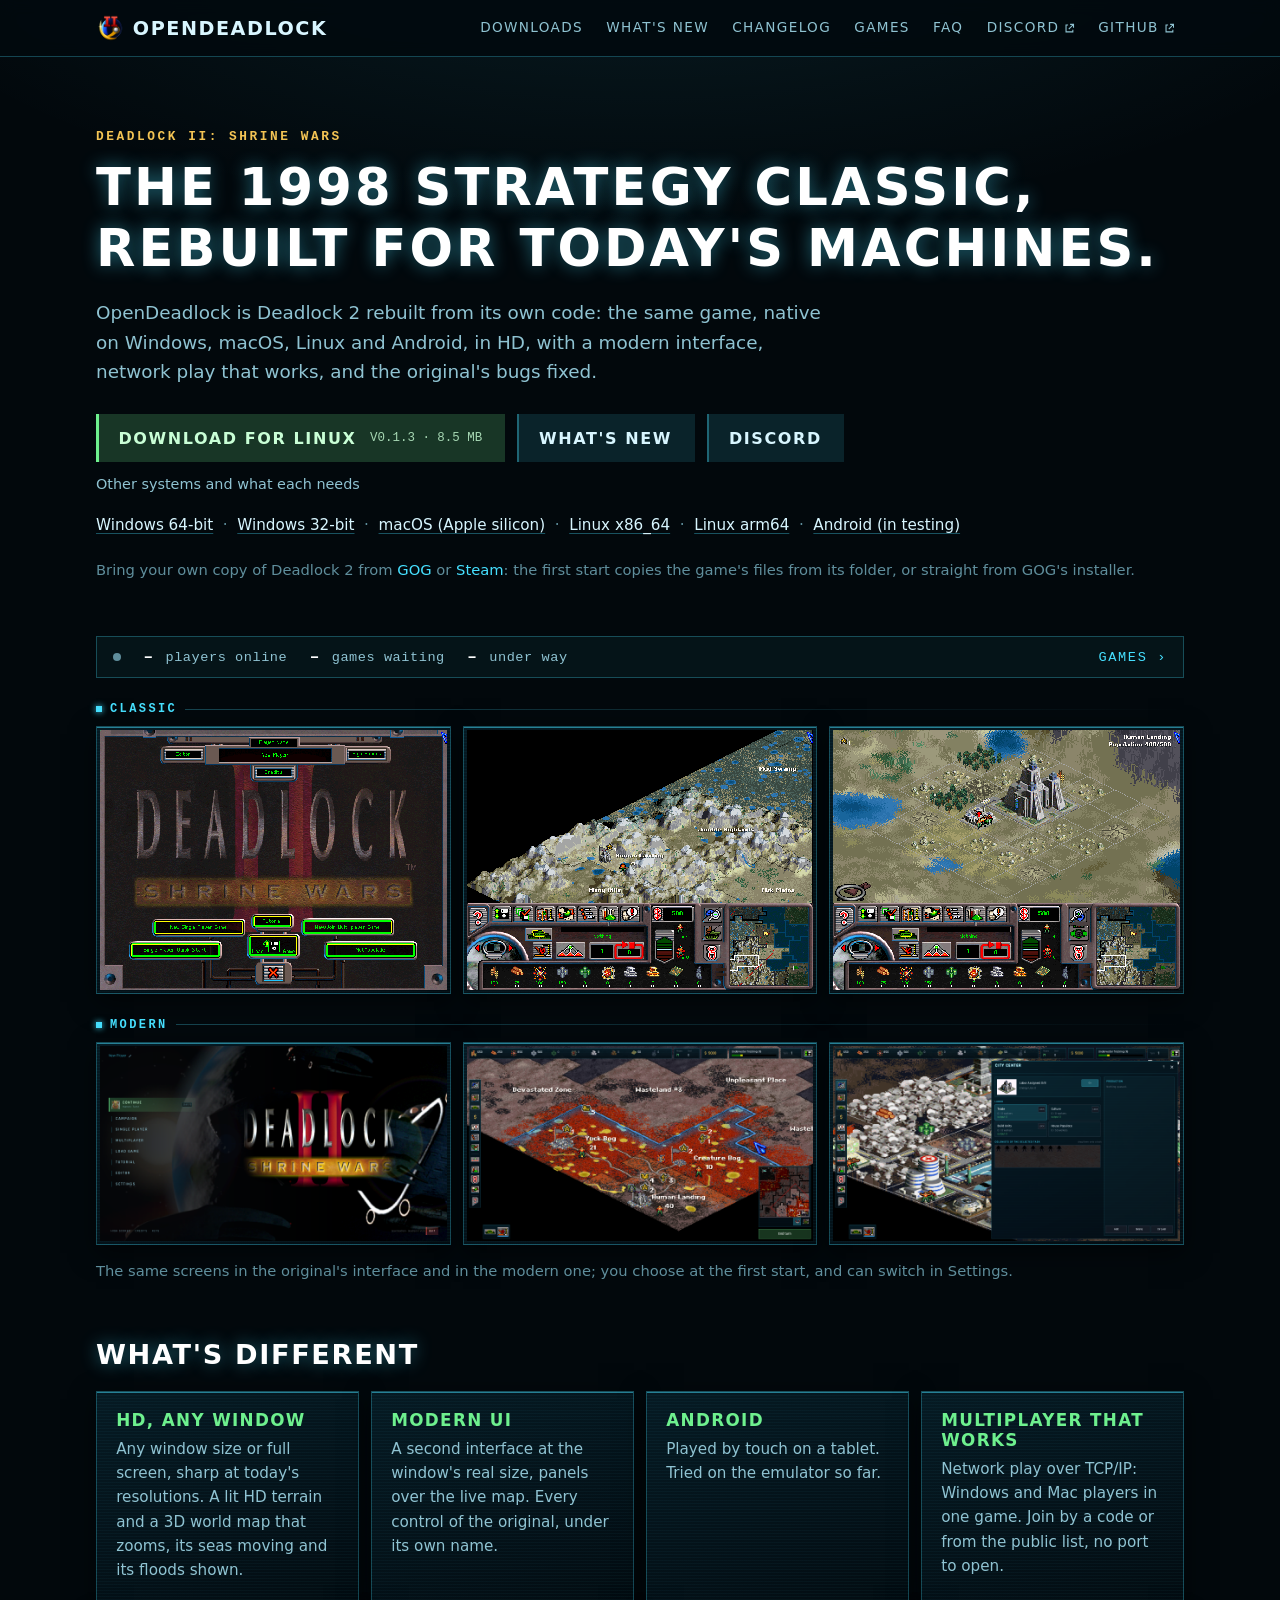
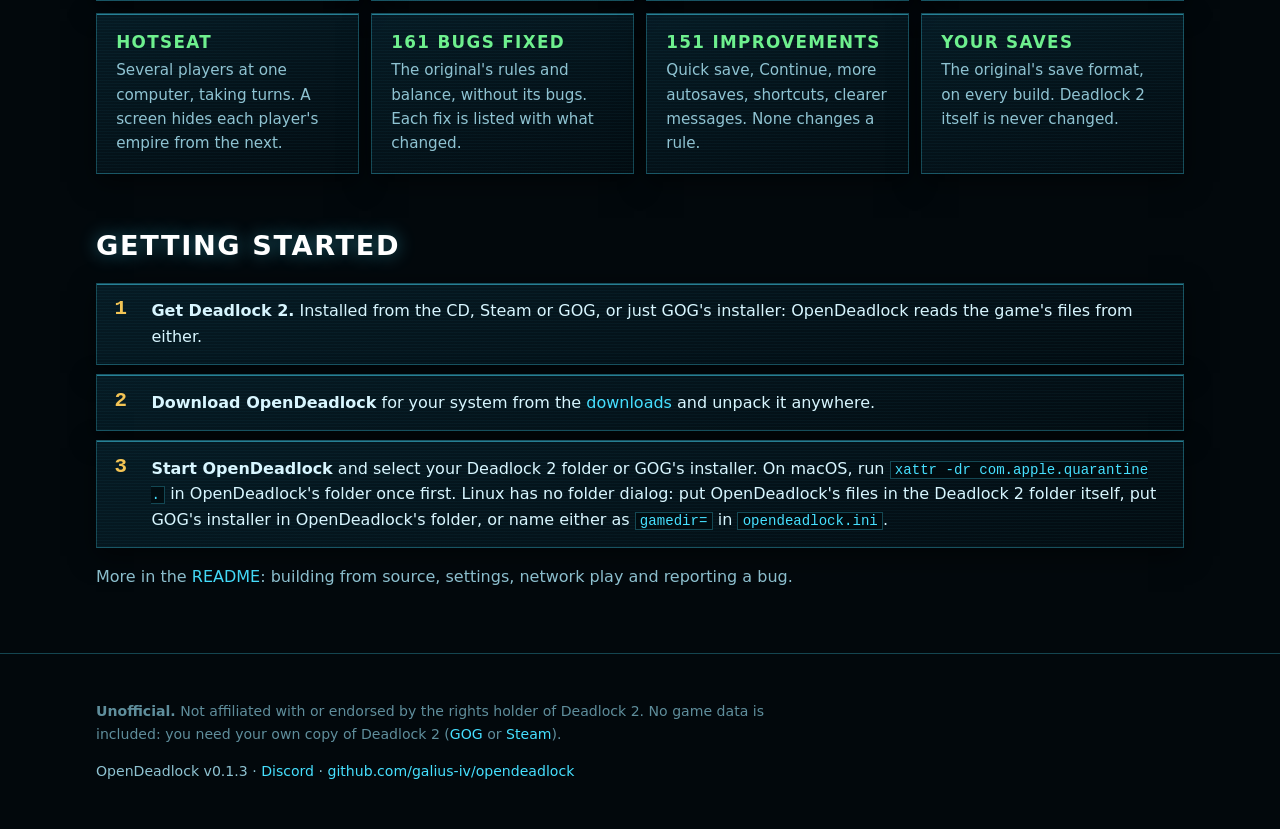
==== index.html @ 549e974c "The pages, built from 6e19c1f for v0.1.3" ====
<!doctype html>
<html lang="en"><head><meta charset="utf-8">
<meta name="viewport" content="width=device-width, initial-scale=1">
<title>OpenDeadlock - Deadlock 2, rebuilt for today</title>
<meta name="description" content="Deadlock 2 (1998) rebuilt from its own code: the same game, native on Windows, macOS, Linux and Android, in HD, with a modern interface, network play that works and the original&#x27;s bugs fixed. Bring your own copy from GOG or Steam.">
<link rel="canonical" href="https://galius-iv.github.io/">
<meta property="og:type" content="website">
<meta property="og:site_name" content="OpenDeadlock">
<meta property="og:title" content="OpenDeadlock - Deadlock 2, rebuilt for today">
<meta property="og:description" content="Deadlock 2 (1998) rebuilt from its own code: the same game, native on Windows, macOS, Linux and Android, in HD, with a modern interface, network play that works and the original&#x27;s bugs fixed. Bring your own copy from GOG or Steam.">
<meta property="og:url" content="https://galius-iv.github.io/">
<meta property="og:image" content="https://galius-iv.github.io/img/og.jpg">
<meta property="og:image:width" content="1200">
<meta property="og:image:height" content="630">
<meta property="og:image:alt" content="OpenDeadlock: Deadlock 2's world map in the modern interface">
<meta name="twitter:card" content="summary_large_image">
<meta name="theme-color" content="#07090d">
<link rel="icon" href="img/opendeadlock.png">
<link rel="apple-touch-icon" href="img/opendeadlock.png">
<link rel="stylesheet" href="style.css">
<script async src="https://www.googletagmanager.com/gtm.js?id=GTM-NRDTCGKT"></script>
<script>
  window.dataLayer = window.dataLayer || [];
  function gtag(){dataLayer.push(arguments);}
  gtag('js', new Date());
</script>
</head><body>
<header class="top"><div class="wrap">
  <a class="brand" href="index.html"><img src="img/opendeadlock.png" alt="">OpenDeadlock</a>
  <button class="menu" aria-label="Menu" aria-expanded="false" aria-controls="nav"><i></i><i></i><i></i></button>
  <nav id="nav"><a href="downloads.html">Downloads</a><a href="whatsnew.html">What's new</a><a href="changelog.html">Changelog</a><a href="games.html">Games</a><a href="faq.html">FAQ</a><a class="ext" href="https://discord.gg/XdEABUBC6Z">Discord<svg viewBox="0 0 16 16" aria-hidden="true"><path d="M6 3H3v10h10v-3M9 2h5v5M14 2 7 9" fill="none" stroke="currentColor" stroke-width="1.6"/></svg></a><a class="ext" href="https://github.com/galius-iv/opendeadlock">GitHub<svg viewBox="0 0 16 16" aria-hidden="true"><path d="M6 3H3v10h10v-3M9 2h5v5M14 2 7 9" fill="none" stroke="currentColor" stroke-width="1.6"/></svg></a></nav>
</div></header>
<script>
// the phone's menu: the button opens the top bar's links below it; a link, Esc or a click
// outside closes them
(() => {
  const top = document.querySelector('.top'), btn = top.querySelector('.menu');
  const set = (open) => { top.classList.toggle('open', open); btn.setAttribute('aria-expanded', open); };
  btn.addEventListener('click', () => set(!top.classList.contains('open')));
  top.querySelectorAll('nav a').forEach((a) => a.addEventListener('click', () => set(false)));
  document.addEventListener('click', (e) => { if (!top.contains(e.target)) set(false); });
  document.addEventListener('keydown', (e) => { if (e.key === 'Escape') set(false); });
})();
</script>
<section class="hero">
  <div class="wrap">
    <p class="eyebrow">Deadlock II: Shrine Wars</p>
    <h1>The 1998 strategy classic, <br>rebuilt for today's machines.</h1>
    <p class="lead">OpenDeadlock is Deadlock 2 rebuilt from its own code: the same game,
    native on Windows, macOS, Linux and Android, in HD, with a modern interface, network
    play that works, and the original's bugs fixed.</p>
    <div class="cta">
      <a class="btn primary big" id="get" data-sizes="{&quot;opendeadlock-0.1.3-android.apk&quot;: 55441048, &quot;opendeadlock-0.1.3-linux-arm64.zip&quot;: 8427440, &quot;opendeadlock-0.1.3-linux-x86_64.zip&quot;: 8520227, &quot;opendeadlock-0.1.3-macos-arm64.zip&quot;: 4244971, &quot;opendeadlock-0.1.3-windows-x64.zip&quot;: 9724589, &quot;opendeadlock-0.1.3-windows-x86.zip&quot;: 9226524, &quot;SHA256SUMS&quot;: 603}" href="downloads.html">Download v0.1.3</a>
      <a class="btn big" href="whatsnew.html">What's new</a>
      <a class="btn big" href="https://discord.gg/XdEABUBC6Z">Discord</a>
    </div>
    <p class="other" id="other" hidden><a href="downloads.html">Other systems and
    what each needs</a></p>
    <p class="platforms">
      <a href="https://github.com/galius-iv/galius-iv.github.io/releases/download/v0.1.3/opendeadlock-0.1.3-windows-x64.zip">Windows 64-bit</a>
      <a href="https://github.com/galius-iv/galius-iv.github.io/releases/download/v0.1.3/opendeadlock-0.1.3-windows-x86.zip">Windows 32-bit</a>
      <a href="https://github.com/galius-iv/galius-iv.github.io/releases/download/v0.1.3/opendeadlock-0.1.3-macos-arm64.zip">macOS (Apple silicon)</a>
      <a href="https://github.com/galius-iv/galius-iv.github.io/releases/download/v0.1.3/opendeadlock-0.1.3-linux-x86_64.zip">Linux x86_64</a>
      <a href="https://github.com/galius-iv/galius-iv.github.io/releases/download/v0.1.3/opendeadlock-0.1.3-linux-arm64.zip">Linux arm64</a>
      <a href="https://github.com/galius-iv/galius-iv.github.io/releases/download/v0.1.3/opendeadlock-0.1.3-android.apk">Android (in testing)</a>
    </p>
    <p class="note">Bring your own copy of Deadlock 2 from
    <a href="https://www.gog.com/game/deadlock_2_shrine_wars">GOG</a> or
    <a href="https://store.steampowered.com/app/328450">Steam</a>: the first start copies the
    game's files from its folder, or straight from GOG's installer.</p>
  </div>
</section>

<section class="wrap shots-section">
  <a class="online" id="online" href="games.html" data-url="https://opendeadlock-relay.fly.dev/games">
    <i class="dot"></i><span><b data-k="players">&ndash;</b> players online</span>
    <span><b data-k="lobbies">&ndash;</b> games waiting</span>
    <span><b data-k="playing">&ndash;</b> under way</span>
    <span class="go">Games &rsaquo;</span>
  </a>
  <div class="section-title">Classic</div>
  <div class="gallery classic">
    <a href="img/mainmenu.png"><img src="img/mainmenu.png" alt="The main menu"></a>
    <a href="img/worldmap.png"><img src="img/worldmap.png" alt="The world map at the start of a game"></a>
    <a href="img/colony.png"><img src="img/colony.png" alt="Zoomed into the home colony"></a>
  </div>
  <div class="section-title">Modern</div>
  <div class="gallery modern">
    <a href="img/modern-mainmenu.png"><img src="img/modern-mainmenu.png" alt="The main menu in the modern UI"></a>
    <a href="img/modern-worldmap.png"><img src="img/modern-worldmap.png" alt="The world map in the modern UI"></a>
    <a href="img/modern-colony.png"><img src="img/modern-colony.png" alt="The home colony in the modern UI, the City Center's panel open"></a>
  </div>
  <p class="caption">The same screens in the original's interface and in the modern one; you
  choose at the first start, and can switch in Settings.</p>
</section>

<section class="wrap">
  <h2>What's different</h2>
  <div class="features">
    <div class="feature">
      <h3>HD, any window</h3>
      <p>Any window size or full screen, sharp at today's resolutions. A lit HD terrain and a 3D world map that zooms, its seas moving and its floods shown.</p>
    </div>
    <div class="feature">
      <h3>Modern UI</h3>
      <p>A second interface at the window's real size, panels over the live map. Every control of the original, under its own name.</p>
    </div>
    <div class="feature">
      <h3>Android</h3>
      <p>Played by touch on a tablet. Tried on the emulator so far.</p>
    </div>
    <div class="feature">
      <h3>Multiplayer that works</h3>
      <p>Network play over TCP/IP: Windows and Mac players in one game. Join by a code or from the public list, no port to open.</p>
    </div>
    <div class="feature">
      <h3>Hotseat</h3>
      <p>Several players at one computer, taking turns. A screen hides each player's empire from the next.</p>
    </div>
    <div class="feature">
      <h3>161 bugs fixed</h3>
      <p>The original's rules and balance, without its bugs. Each fix is listed with what changed.</p>
    </div>
    <div class="feature">
      <h3>151 improvements</h3>
      <p>Quick save, Continue, more autosaves, shortcuts, clearer messages. None changes a rule.</p>
    </div>
    <div class="feature">
      <h3>Your saves</h3>
      <p>The original's save format, on every build. Deadlock 2 itself is never changed.</p>
    </div>
  </div>
</section>

<section class="wrap">
  <h2>Getting started</h2>
  <ol class="steps">
    <li><strong>Get Deadlock 2.</strong> Installed from the CD, Steam or GOG, or just GOG's
    installer: OpenDeadlock reads the game's files from either.</li>
    <li><strong>Download OpenDeadlock</strong> for your system from the
    <a href="downloads.html">downloads</a> and unpack it anywhere.</li>
    <li><strong>Start OpenDeadlock</strong> and select your Deadlock 2 folder or GOG's
    installer. On macOS, run <code>xattr -dr com.apple.quarantine .</code> in OpenDeadlock's
    folder once first. Linux has no folder dialog: put OpenDeadlock's files in the Deadlock 2
    folder itself, put GOG's installer in OpenDeadlock's folder, or name either as
    <code>gamedir=</code> in <code>opendeadlock.ini</code>.</li>
  </ol>
  <p class="dim">More in the <a href="https://github.com/galius-iv/opendeadlock#readme">README</a>: building from source,
  settings, network play and reporting a bug.</p>
</section>
<script>
// the download button names the visitor's system and goes straight to its zip (its size
// from the release); a system we cannot tell, or have no build for (iOS), keeps
// "Download" to the Downloads page. A Mac is taken for Apple silicon: the only Mac build,
// and the browser does not say
(() => {
  const btn = document.getElementById('get'), sizes = JSON.parse(btn.dataset.sizes || '{}');
  const ua = navigator.userAgent, plat = (navigator.userAgentData || {}).platform || navigator.platform || '';
  const touch = navigator.maxTouchPoints > 1;
  let pick = null;
  if (/Android/i.test(ua)) pick = ['android.apk', 'Android'];
  else if (/iPhone|iPad|iPod/.test(ua) || (/Mac/.test(plat + ua) && touch)) pick = null;
  else if (/Win/.test(plat + ua)) pick = /WOW64|Win64|x64|amd64/i.test(ua) || !/Windows NT/.test(ua)
    ? ['windows-x64.zip', 'Windows'] : ['windows-x86.zip', 'Windows (32-bit)'];
  else if (/Mac/.test(plat + ua)) pick = ['macos-arm64.zip', 'macOS'];
  else if (/Linux|X11|CrOS/.test(plat + ua)) pick = /aarch64|arm64|armv8/i.test(plat + ua)
    ? ['linux-arm64.zip', 'Linux (arm64)'] : ['linux-x86_64.zip', 'Linux'];
  if (!pick) return;
  const file = 'opendeadlock-0.1.3-' + pick[0], size = sizes[file];
  btn.href = 'https://github.com/galius-iv/galius-iv.github.io/releases/download/v0.1.3/opendeadlock-0.1.3-' + pick[0];
  btn.textContent = 'Download for ' + pick[1] + ' ';
  const small = document.createElement('small');
  small.textContent = 'v0.1.3' + (size ? ' \u00b7 ' + (size / 1e6).toFixed(1) + ' MB' : '');
  btn.append(small);
  document.getElementById('other').hidden = false;
})();

// the relay's live counts (its /games), every 30 s; the dot goes grey when it is not reached
(() => {
  const row = document.getElementById('online');
  const load = () => fetch(row.dataset.url, { cache: 'no-store' }).then(r => r.json()).then(g => {
    row.querySelectorAll('b[data-k]').forEach(b => b.textContent = g.now[b.dataset.k] ?? 0);
    row.classList.remove('offline');
  }).catch(() => row.classList.add('offline'));
  load();
  setInterval(() => { if (!document.hidden) load(); }, 30000);
})();
</script>
<footer><div class="wrap">
  <p><strong>Unofficial.</strong> Not affiliated with or endorsed by the rights holder of
  Deadlock 2. No game data is included: you need your own copy of Deadlock 2 (<a
  href="https://www.gog.com/game/deadlock_2_shrine_wars">GOG</a> or <a
  href="https://store.steampowered.com/app/328450">Steam</a>).</p>
  <p class="dim">OpenDeadlock v0.1.3 &middot; <a href="https://discord.gg/XdEABUBC6Z">Discord</a> &middot; <a href="https://github.com/galius-iv/opendeadlock">github.com/galius-iv/opendeadlock</a></p>
</div></footer>
<script src="lightbox.js"></script>
<script src="compare.js"></script>
</body></html>
---- style.css ----
/* OpenDeadlock's web page. The modern UI's design system (galius-iv/modern-ui): its
   base (ui.css: dark steel, the game's green and gold) below, and over it, at the end,
   its "Tactical" theme (themes/tactical.css): square glass panels with a thin cyan
   edge, faint scanlines, uppercase mono labels. Sizes in rem: a page, not a window
   that scales. */

:root {
  --bg: #07090d;
  --steel-0: #0d1219;
  --steel-1: #141b25;
  --steel-2: #1d2733;
  --steel-3: #2a3646;
  --edge: #3a4859;
  --edge-hi: #6b7d93;
  --text: #dde6ef;
  --text-dim: #a4b1c0;
  --text-faint: #808d9c;
  --green: #6ef08e;
  --green-dim: #3c9a57;
  --gold: #f3c454;
  --red: #ff5f56;
  --blue: #4fb6ff;
  --violet: #b98cff;
  --display: "DIN Alternate", "Bahnschrift", "Rajdhani", "Roboto Condensed", system-ui, sans-serif;
  --font: system-ui, -apple-system, "Segoe UI", Roboto, sans-serif;
  --mono: "SF Mono", Consolas, ui-monospace, monospace;
  --r: 6px;
}

* { box-sizing: border-box; }
html { scroll-behavior: smooth; scroll-padding-top: 4.5rem; }
body {
  margin: 0; background: var(--bg); color: var(--text);
  font: 16px/1.6 var(--font); -webkit-font-smoothing: antialiased;
}
a { color: var(--blue); text-decoration: none; }
a:hover { text-decoration: underline; }
code { font: .88em var(--mono); background: var(--steel-1); border: 1px solid var(--steel-3);
  border-radius: 4px; padding: 0 .3em; overflow-wrap: anywhere; }
h1, h2, h3 { font-family: var(--display); font-weight: 700; letter-spacing: .01em; line-height: 1.2; }
h1 { font-size: clamp(2rem, 5vw, 3.2rem); margin: 0 0 1rem; }
h2 { font-size: 1.7rem; margin: 3.5rem 0 1.25rem; }
h3 { font-size: 1.2rem; margin: 0; }
.wrap { max-width: 1120px; margin: 0 auto; padding: 0 16px; }
.dim { color: var(--text-dim); }
.lead { font-size: 1.15rem; color: var(--text-dim); max-width: 46rem; }
.section-title { font: 600 .75rem var(--display); text-transform: uppercase; letter-spacing: .14em;
  color: var(--text-faint); margin: 1.5rem 0 .6rem; }

/* header */
.top { position: sticky; top: 0; z-index: 10; background: rgba(7, 9, 13, .88);
  backdrop-filter: blur(8px); border-bottom: 1px solid var(--steel-2); }
.top .wrap { display: flex; align-items: center; gap: 1rem; height: 3.5rem; }
.brand { display: flex; align-items: center; gap: .55rem; color: var(--text);
  font: 700 1.2rem var(--display); }
.brand:hover { text-decoration: none; }
.brand img { width: 28px; height: 28px; }
nav { margin-left: auto; display: flex; gap: .25rem; flex-wrap: wrap; }
nav a { color: var(--text-dim); padding: .3rem .6rem; border-radius: var(--r); font-family: var(--display);
  font-size: 1rem; }
nav a:hover { color: var(--text); background: var(--steel-1); text-decoration: none; }
nav a.ext { display: inline-flex; align-items: center; gap: .3rem; }
nav a.ext svg { width: .8em; height: .8em; }
nav a.on { color: var(--text); box-shadow: inset 0 -2px 0 var(--blue); border-radius: 0; }

/* buttons and chips (ui.css's .btn, .chip) */
.btn { display: inline-flex; align-items: center; justify-content: center; gap: .4rem;
  min-height: 2.4rem; padding: 0 1rem; color: var(--text); font: 600 1rem var(--display);
  background: linear-gradient(var(--steel-2), var(--steel-1));
  border: 1px solid var(--edge); border-top-color: var(--edge-hi); border-radius: 5px; cursor: pointer; }
.btn:hover { background: linear-gradient(#273343, var(--steel-2)); text-decoration: none; }
.btn.primary { background: linear-gradient(#2c7a49, #1a5232); border-color: #5fcf87; }
.btn.primary:hover { background: linear-gradient(#348f56, #1f5f3a); }
.btn.big { min-height: 3rem; padding: 0 1.4rem; font-size: 1.15rem; }
.chip { display: inline-flex; align-items: center; padding: .1rem .6rem; border-radius: 99px;
  background: var(--steel-2); color: var(--text-dim); font: 600 .8rem var(--display);
  border: 1px solid transparent; white-space: nowrap; }
button.chip { cursor: pointer; font-size: .9rem; padding: .25rem .8rem; }
button.chip.on { border-color: var(--blue); color: var(--text);
  box-shadow: 0 0 10px rgba(79, 182, 255, .3); }
.chip.k-game { color: var(--green); }
.chip.k-feature { color: var(--gold); }
.chip.k-qol { color: var(--blue); }
.chip.k-port { color: var(--violet); }

/* hero */
.hero { padding: 4.5rem 0 2.5rem;
  background: radial-gradient(ellipse 80% 70% at 70% 0%, rgba(79, 182, 255, .12), transparent 70%),
              radial-gradient(ellipse 60% 60% at 0% 100%, rgba(110, 240, 142, .07), transparent 70%); }
.eyebrow { font: 600 .8rem var(--display); text-transform: uppercase; letter-spacing: .16em;
  color: var(--gold); margin: 0 0 .8rem; }
.cta { display: flex; gap: .75rem; flex-wrap: wrap; margin: 1.75rem 0 1.25rem; }
.platforms { display: flex; gap: .4rem; flex-wrap: wrap; margin: 0; }
.note { color: var(--text-faint); font-size: .92rem; margin-top: 1.25rem; }

/* screenshots */
.gallery { display: grid; grid-template-columns: repeat(3, 1fr); gap: .75rem; }
.gallery a { display: block; border: 1px solid var(--edge); border-top-color: var(--edge-hi);
  border-radius: var(--r); overflow: hidden; background: #000; }
.gallery img { display: block; width: 100%; height: auto; }
.gallery.classic img { image-rendering: pixelated; aspect-ratio: 4 / 3; }
.gallery.modern img { aspect-ratio: 16 / 9; }
.caption { color: var(--text-faint); font-size: .92rem; }
@media (max-width: 720px) { .gallery { grid-template-columns: 1fr; } }

/* panels: ui.css's .panel */
.feature, .card, .entry, .steps li {
  background: rgba(13, 18, 25, .86); border: 1px solid var(--edge); border-top-color: var(--edge-hi);
  border-radius: var(--r); box-shadow: 0 6px 24px rgba(0, 0, 0, .45), inset 0 1px 0 rgba(255, 255, 255, .04); }
.features { display: grid; grid-template-columns: repeat(auto-fill, minmax(240px, 1fr)); gap: .75rem; }
.feature { padding: 1.1rem 1.2rem; }
.feature h3 { color: var(--green); margin-bottom: .4rem; }
.feature p { margin: 0; color: var(--text-dim); font-size: .95rem; }
.steps { list-style: none; padding: 0; margin: 0; display: grid; gap: .6rem; counter-reset: s; }
.steps li { padding: .9rem 1.1rem .9rem 3.4rem; position: relative; counter-increment: s; }
.steps li::before { content: counter(s); position: absolute; left: 1.1rem; top: .85rem;
  font: 700 1.3rem var(--display); color: var(--gold); }

/* What's new, the changelog */
.doc { padding-top: 2.5rem; padding-bottom: 2rem; }
.filters { display: flex; gap: .4rem; flex-wrap: wrap; margin: 1.5rem 0 0; position: sticky;
  top: 3.5rem; z-index: 5; padding: .6rem 0; background: var(--bg); }
.day h2 { margin: 2.25rem 0 .8rem; font-size: 1.3rem; color: var(--text-dim); }
.card, .entry { padding: 1rem 1.2rem; margin-bottom: .75rem; }
.card-head { display: flex; align-items: baseline; gap: .6rem; flex-wrap: wrap; }
.card-head .chip { flex: none; transform: translateY(-2px); }
.card p { margin: .5rem 0 0; color: var(--text-dim); }
.card .more { display: inline-block; margin-top: .4rem; font-size: .88rem; }
.shots { display: flex; gap: .6rem; flex-wrap: wrap; margin-top: .75rem; }
.shots figure { margin: 0; flex: 1 1 220px; max-width: 340px; }
.shots img { display: block; width: 100%; height: auto; border: 1px solid var(--edge);
  border-radius: 4px; image-rendering: pixelated; background: #000; }
.shots figcaption { font-size: .8rem; color: var(--text-faint); margin-top: .25rem; }

.with-toc { display: grid; grid-template-columns: 11rem 1fr; gap: 2.5rem; }
.toc { position: sticky; top: 4.5rem; align-self: start; display: flex; flex-direction: column;
  max-height: calc(100vh - 6rem); overflow: auto; }
.toc .section-title { margin-top: 0; }
.toc a { color: var(--text-dim); padding: .15rem 0; font-size: .92rem; }
.toc a:hover { color: var(--text); }
.with-toc > div { min-width: 0; }
.intro { color: var(--text-dim); }
.with-toc section > h2 { color: var(--text-dim); font-size: 1.3rem; margin: 2.5rem 0 .8rem;
  padding-bottom: .4rem; border-bottom: 1px solid var(--steel-2); }
.entry h3 a { color: var(--text); }
.entry p, .entry li { color: var(--text-dim); }
.entry:target { border-color: var(--blue); }
table { border-collapse: collapse; font-size: .9rem; margin: .75rem 0; display: block; overflow-x: auto; }
th, td { border: 1px solid var(--steel-3); padding: .3rem .6rem; text-align: left; vertical-align: top; }
th { background: var(--steel-1); }
@media (max-width: 600px) {
  .top .wrap { gap: .5rem; }
  .brand { font-size: 1.05rem; }
  .hero { padding-top: 2.5rem; }
  h1 br { display: none; }
}
@media (max-width: 820px) {
  .with-toc { grid-template-columns: 1fr; }
  .toc { display: none; }
}

footer { margin-top: 4rem; padding: 2rem 0; border-top: 1px solid var(--steel-2);
  font-size: .88rem; color: var(--text-faint); }
footer p { max-width: 46rem; }

/* ------------------------------------------------------------------ Tactical
   themes/tactical.css: a command-table hologram. Cold cyan for the interface; the
   game's green, gold and red kept for what they mean. */
:root {
  --bg: #02080c;
  --cyan: #46e0ff; --cyan-dim: rgba(70, 224, 255, .35); --cyan-faint: rgba(70, 224, 255, .12);
  --blue: #46e0ff;
  --edge: rgba(70, 224, 255, .28); --edge-hi: rgba(70, 224, 255, .5);
  --text: #d8f6ff; --text-dim: #8fc3d2; --text-faint: #5f8e9c;
  --steel-1: rgba(70, 224, 255, .06); --steel-2: rgba(70, 224, 255, .1); --steel-3: rgba(70, 224, 255, .22);
  --r: 0;
}
body { background:
  radial-gradient(ellipse 90% 50% at 50% -10%, rgba(70, 224, 255, .1), transparent 70%), var(--bg);
  background-attachment: fixed; }
a:hover { color: #fff; text-shadow: 0 0 8px var(--cyan); }
code { border-radius: 0; color: var(--cyan); background: rgba(0, 10, 14, .8); border-color: var(--edge); }
h1, h2 { text-transform: uppercase; letter-spacing: .06em; color: #fff;
  text-shadow: 0 0 18px rgba(70, 224, 255, .45); }
h3 { letter-spacing: .03em; }
.section-title { font-family: var(--mono); letter-spacing: .2em; color: var(--cyan);
  display: flex; align-items: center; gap: .5rem; }
.section-title::before { content: ""; width: 6px; height: 6px; background: var(--cyan);
  box-shadow: 0 0 6px var(--cyan); }
.section-title::after { content: ""; flex: 1; height: 1px; background: linear-gradient(90deg, var(--edge), transparent); }
.eyebrow { font-family: var(--mono); letter-spacing: .2em; }

.top { background: rgba(2, 10, 14, .88); border-bottom-color: var(--edge); }
.brand { text-transform: uppercase; letter-spacing: .08em; }
nav a { text-transform: uppercase; letter-spacing: .1em; font-size: .85rem; border-radius: 0; }
nav a:hover { background: var(--cyan-faint); text-shadow: none; }
nav a.on { color: #fff; box-shadow: inset 0 -2px 0 var(--cyan); text-shadow: 0 0 8px var(--cyan); }

/* keys: a lit bar at the left */
.btn { border: 0; border-radius: 0; text-transform: uppercase; letter-spacing: .1em; font-size: .9rem;
  background: linear-gradient(var(--cyan-dim), var(--cyan-dim)) left / 2px 100% no-repeat, var(--cyan-faint); }
.btn:hover { color: #fff; text-shadow: none;
  background: linear-gradient(var(--cyan), var(--cyan)) left / 2px 100% no-repeat, rgba(70, 224, 255, .24); }
.btn.primary { color: #c9ffd6;
  background: linear-gradient(#6ef08e, #6ef08e) left / 3px 100% no-repeat, rgba(110, 240, 142, .2); }
.btn.primary:hover { color: #fff;
  background: linear-gradient(#6ef08e, #6ef08e) left / 3px 100% no-repeat, rgba(110, 240, 142, .32); }
.btn.big { font-size: 1rem; }
.chip { border-radius: 0; background: rgba(70, 224, 255, .08); border: 1px solid var(--edge);
  font: .75rem var(--mono); letter-spacing: .04em; }
button.chip { font-size: .8rem; }
button.chip.on { background: rgba(70, 224, 255, .25); border-color: var(--cyan); box-shadow: inset 0 -2px 0 var(--cyan); }

.hero { background: none; }

/* glass panels with scanlines */
.feature, .card, .entry, .steps li, .gallery a {
  border: 1px solid var(--edge); border-radius: 0;
  box-shadow: inset 0 1px 0 var(--edge-hi), 0 8px 24px rgba(0, 0, 0, .5);
  background:
    repeating-linear-gradient(180deg, rgba(70, 224, 255, .035) 0 1px, transparent 1px 3px),
    linear-gradient(160deg, rgba(6, 28, 38, .9), rgba(3, 12, 18, .92)); }
.gallery a { padding: 3px; }
.gallery a:hover { border-color: var(--cyan); box-shadow: 0 0 16px rgba(70, 224, 255, .35); }
.feature h3 { text-transform: uppercase; letter-spacing: .08em; font-size: 1.05rem; }
.steps li::before { font-family: var(--mono); }
.shots img { border-radius: 0; border-color: var(--edge); }
.shots figcaption { font-family: var(--mono); font-size: .72rem; }
.entry:target { border-color: var(--cyan); box-shadow: 0 0 16px rgba(70, 224, 255, .3); }
.day h2, .with-toc section > h2 { font-family: var(--mono); font-weight: 600; font-size: 1rem;
  letter-spacing: .14em; color: var(--cyan); text-shadow: none; }
.with-toc section > h2 { border-bottom-color: var(--edge); }
.filters { background: rgba(2, 8, 12, .95); }
.toc a { font-family: var(--mono); font-size: .82rem; }
.toc a:hover { text-shadow: none; }
th { font-family: var(--mono); font-size: .8rem; }
footer { border-top-color: var(--edge); }

/* the platforms' downloads: underlined links in a row, a dot between them */
.platforms { gap: .25rem 0; font-size: .95rem; }
.platforms > * + *::before { content: "\00b7"; display: inline-block; color: var(--text-faint); margin: 0 .6rem; }
.platforms a { color: var(--text); text-decoration: underline; text-decoration-color: var(--cyan-dim);
  text-underline-offset: 3px; }
.platforms a:hover { color: #fff; text-decoration-color: var(--cyan); }
.platforms span { color: var(--text-faint); }

/* What's new: the changes by kind; the sidebar filters them by domain (All, or one) */
.toc.side { gap: .4rem; max-height: calc(100vh - 6rem); }
.toc a.filt { display: flex; justify-content: space-between; align-items: center;
  padding: .35rem .6rem; border-left: 2px solid var(--edge); text-decoration: none;
  font: 700 .95rem var(--display); text-transform: uppercase; letter-spacing: .08em; color: var(--text-dim); }
.toc a.filt span { font: .75rem var(--mono); color: var(--text-faint); }
.toc a.filt:hover { color: #fff; background: var(--cyan-faint); text-shadow: none; }
.toc a.filt.on { color: var(--text); background: linear-gradient(90deg, rgba(70, 224, 255, .18), transparent); }
.toc a.filt.k-all { border-left-color: var(--cyan); }
.toc a.filt.k-feature { border-left-color: var(--gold); }
.toc a.filt.k-qol { border-left-color: var(--blue); }
.toc a.filt.k-game { border-left-color: var(--green); }
.with-toc.doc { grid-template-columns: 13rem 1fr; }
.group h2 { margin: 2.5rem 0 .6rem; padding-bottom: .4rem; border-bottom: 1px solid var(--edge); font-size: 1.3rem; }
.group.k-feature h2 { color: var(--gold); }
.group.k-qol h2 { color: var(--blue); }
.group.k-game h2 { color: var(--green); }
.group[hidden] { display: none; }
.chip[class*=" d-"] { color: var(--text-dim); }
.item { display: flex; gap: 1rem; align-items: flex-start; padding: .8rem .2rem; border-bottom: 1px solid var(--steel-2); }
.item:target { background: var(--cyan-faint); box-shadow: inset 2px 0 0 var(--cyan); padding-left: .8rem; }
.item-text { flex: 1; min-width: 0; }
.item h3 { font-size: 1.05rem; }
.item p { margin: .2rem 0 0; color: var(--text-dim); font-size: .95rem; }
.item .more { font-size: .85rem; margin-left: .25rem; }
.item .date { font: .72rem var(--mono); color: var(--text-faint); }
.thumbs { display: flex; gap: .4rem; flex: none; }
.thumbs a { display: block; border: 1px solid var(--edge); }
.thumbs a:hover { border-color: var(--cyan); }
.thumbs img { display: block; height: 72px; width: auto; image-rendering: pixelated; }
@media (max-width: 820px) {
  /* the filters as a row above the changes */
  .toc.side { display: flex; position: static; flex-direction: row; flex-wrap: wrap; max-height: none; }
  .toc a.filt { gap: .5rem; font-size: .85rem; }
  .item { flex-direction: column; }
  /* one column: .with-toc.doc above outranks .with-toc's own narrow rule */
  .with-toc.doc { grid-template-columns: minmax(0, 1fr); gap: 1rem; }
  .thumbs { flex-wrap: wrap; max-width: 100%; }
  .thumbs img { height: 64px; }
}

/* Games: the relay's counts and listed games */
.stats { display: grid; grid-template-columns: repeat(auto-fit, minmax(150px, 1fr)); gap: .75rem; margin: 1.5rem 0 1rem; }
.stat { padding: 1rem 1.2rem; border: 1px solid var(--edge); box-shadow: inset 0 1px 0 var(--edge-hi);
  background: repeating-linear-gradient(180deg, rgba(70, 224, 255, .035) 0 1px, transparent 1px 3px),
              linear-gradient(160deg, rgba(6, 28, 38, .9), rgba(3, 12, 18, .92)); }
.stat b { display: block; font: 700 2rem var(--mono); color: #fff; text-shadow: 0 0 12px rgba(70, 224, 255, .5); }
.stat span { color: var(--text-dim); font-size: .9rem; }
.stats.small .stat b { font-size: 1.4rem; }
.uptime { display: flex; width: fit-content; flex-wrap: wrap; gap: .4rem; margin: 0 0 1rem; }
.uptime img { display: block; }
.games { list-style: none; padding: 0; margin: 0; display: grid; grid-template-columns: minmax(0, 1fr); gap: .4rem; }
.games li { display: flex; justify-content: space-between; align-items: center; gap: 1rem;
  padding: .7rem 1rem; background: rgba(70, 224, 255, .05); border-left: 2px solid var(--cyan-dim); }
.games li .name { font: 600 1.05rem var(--display); overflow: hidden; text-overflow: ellipsis; white-space: nowrap; }
.games li .meta { color: var(--text-dim); font: .85rem var(--mono); white-space: nowrap; }
.games li.empty { color: var(--text-faint); border-left-color: var(--edge); font-style: italic; }
.games .code { font: 700 .95rem var(--mono); letter-spacing: .12em; color: var(--green);
  background: rgba(110, 240, 142, .12); border: 1px solid rgba(110, 240, 142, .4); padding: .1rem .5rem; cursor: pointer; }
.games .code:hover { background: rgba(110, 240, 142, .24); }
.games .code.copied::after { content: " copied"; letter-spacing: 0; font-weight: 400; color: var(--text-dim); }
.join { font-size: .9rem; margin: .6rem 0 0; }
.status { font: .8rem var(--mono); margin-top: 1.5rem; }
@media (max-width: 600px) { .games li { flex-direction: column; align-items: flex-start; gap: .2rem; } }

/* the enlarged screenshot (lightbox.js) */
body.lb-open { overflow: hidden; }
.lightbox { position: fixed; inset: 0; z-index: 50; display: flex; align-items: center; justify-content: center;
  gap: .5rem; padding: 3rem 1rem 1rem; background: rgba(1, 5, 8, .92); backdrop-filter: blur(4px); cursor: zoom-out; }
.lightbox[hidden] { display: none; }
.lightbox figure { margin: 0; max-width: min(1600px, 100%); display: flex; flex-direction: column; align-items: center; min-width: 0; }
.lightbox img { max-width: 100%; max-height: calc(100vh - 7rem); object-fit: contain; cursor: default;
  border: 1px solid var(--edge); box-shadow: 0 0 40px rgba(70, 224, 255, .2); background: #000; }
.lightbox img.pixel { image-rendering: pixelated; }
.lightbox figcaption { margin-top: .6rem; color: var(--text-dim); font: .85rem var(--mono); text-align: center; }
.lightbox button { flex: none; background: rgba(70, 224, 255, .1); border: 1px solid var(--edge); color: var(--text);
  width: 2.6rem; height: 2.6rem; font: 1.6rem/1 var(--display); cursor: pointer; }
.lightbox button:hover { background: rgba(70, 224, 255, .25); border-color: var(--cyan); }
.lightbox button[hidden] { display: none; }
.lightbox .lb-close { position: absolute; top: .75rem; right: .75rem; }
@media (max-width: 600px) { .lightbox .lb-prev, .lightbox .lb-next { position: absolute; bottom: 1rem; }
  .lightbox .lb-prev { left: 1rem; } .lightbox .lb-next { right: 1rem; } }

/* Landing: the relay's live counts, one row above the screenshots */
a.online { display: flex; flex-wrap: wrap; align-items: center; gap: .4rem 1.4rem; margin: 0 0 .5rem;
  padding: .7rem 1rem; color: var(--text-dim); font: .85rem var(--mono); letter-spacing: .04em;
  border: 1px solid var(--edge); background: rgba(70, 224, 255, .05); }
a.online:hover { text-decoration: none; text-shadow: none; border-color: var(--cyan); color: var(--text); }
a.online b { color: #fff; font-size: 1rem; margin-right: .2rem; }
a.online .dot { width: 8px; height: 8px; border-radius: 50%; background: var(--green);
  box-shadow: 0 0 8px var(--green); animation: pulse 2s ease-in-out infinite; }
a.online.offline .dot { background: var(--text-faint); box-shadow: none; animation: none; }
a.online .go { margin-left: auto; color: var(--cyan); text-transform: uppercase; letter-spacing: .12em; }
@keyframes pulse { 50% { opacity: .35; } }
@media (prefers-reduced-motion: reduce) { a.online .dot { animation: none; } }

/* before/after slider (compare.js): the before picture over the after, clipped at --pos */
.compare { --pos: 50%; position: relative; max-width: 640px; margin: .9rem 0; overflow: hidden;
  border: 1px solid var(--edge); background: #000; user-select: none; touch-action: pan-y; }
.compare img { position: absolute; inset: 0; width: 100%; height: 100%; display: block;
  image-rendering: pixelated; }
.cmp-before { position: absolute; inset: 0; clip-path: inset(0 calc(100% - var(--pos)) 0 0); }
.cmp-handle { position: absolute; top: 0; bottom: 0; left: var(--pos); width: 2px; margin-left: -1px;
  background: var(--cyan); box-shadow: 0 0 10px var(--cyan); pointer-events: none; }
.cmp-handle::after { content: "\2039\00a0\203a"; position: absolute; top: 50%; left: 50%;
  transform: translate(-50%, -50%); padding: .15rem .45rem; font: 700 .9rem/1 var(--mono);
  color: #021015; background: var(--cyan); white-space: nowrap; }
.cmp-label { position: absolute; top: .5rem; padding: .1rem .45rem; font: .7rem var(--mono);
  text-transform: uppercase; letter-spacing: .1em; color: #fff; background: rgba(2, 8, 12, .75);
  pointer-events: none; max-width: 45%; overflow: hidden; text-overflow: ellipsis; white-space: nowrap; }
.cmp-label.l { left: .5rem; }
.cmp-label.r { right: .5rem; }
.compare input[type=range] { position: absolute; inset: 0; width: 100%; height: 100%; margin: 0;
  opacity: 0; cursor: ew-resize; -webkit-appearance: none; appearance: none; }
.compare:has(input:focus-visible) { outline: 2px solid var(--cyan); outline-offset: 2px; }
.compare.small { flex: none; width: 300px; margin: 0; }
@media (max-width: 820px) { .compare.small { width: 100%; } }

/* FAQ: questions that open */
.faq { max-width: 860px; }
.faq .section-title { margin-top: 2.2rem; }
.faq details { border: 1px solid var(--edge); border-left: 2px solid var(--cyan-dim); margin-bottom: .5rem;
  background: rgba(70, 224, 255, .04); }
.faq details[open] { border-left-color: var(--cyan); background: rgba(70, 224, 255, .07); }
.faq summary { cursor: pointer; list-style: none; display: flex; justify-content: space-between; gap: 1rem;
  padding: .75rem 1rem; font: 600 1.05rem var(--display); color: var(--text); }
.faq summary::-webkit-details-marker { display: none; }
.faq summary::after { content: "+"; font: 700 1.1rem/1 var(--mono); color: var(--cyan); }
.faq details[open] summary::after { content: "\2212"; }
.faq summary:hover { color: #fff; }
.faq details p { margin: 0; padding: 0 1rem .9rem; color: var(--text-dim); }

/* the phone's menu: a button in place of the links, which open as a panel under the bar */
.menu { display: none; margin-left: auto; width: 2.6rem; height: 2.4rem; padding: 0 .6rem;
  flex-direction: column; justify-content: center; gap: 5px; cursor: pointer;
  background: var(--cyan-faint); border: 1px solid var(--edge); }
.menu i { display: block; height: 2px; background: var(--text); transition: transform .2s, opacity .2s; }
.top.open .menu i:nth-child(1) { transform: translateY(7px) rotate(45deg); }
.top.open .menu i:nth-child(2) { opacity: 0; }
.top.open .menu i:nth-child(3) { transform: translateY(-7px) rotate(-45deg); }
@media (max-width: 860px) {  /* the top bar's links need ~850px; below that, the menu button */
  .menu { display: flex; }
  .top nav { display: none; position: absolute; top: 3.5rem; left: 0; right: 0; flex-direction: column;
    gap: 0; padding: .4rem 16px 1rem; background: #02090d; border-bottom: 1px solid var(--edge);
    box-shadow: 0 12px 24px rgba(0, 0, 0, .5); }
  .top.open nav { display: flex; }
  .top nav a { padding: .8rem .4rem; font-size: 1rem; border-bottom: 1px solid var(--steel-2); }
  .top nav a:last-child { border-bottom: 0; }
  .top nav a.on { box-shadow: inset 3px 0 0 var(--cyan); padding-left: .8rem; }
}

/* phones: the landing page */
@media (max-width: 600px) {
  h1 { font-size: 1.9rem; }
  h2 { font-size: 1.35rem; margin-top: 2.5rem; }
  .lead { font-size: 1.02rem; }
  .cta .btn { flex: 1 1 100%; }
  .platforms { display: grid; grid-template-columns: 1fr 1fr; gap: .6rem 1rem; font-size: .92rem; }
  .platforms > * + *::before { display: none; }
  a.online { gap: .3rem 1rem; font-size: .8rem; }
  a.online .go { margin-left: 0; flex-basis: 100%; }
  .features { grid-template-columns: 1fr; }
  .steps li { padding: .8rem .9rem .8rem 2.6rem; }
  .steps li::before { left: .9rem; }
  .steps code { white-space: normal; }
}
/* a long kind ("game change (network, normal play unchanged)") wraps on a phone */
.entry .card-head .chip { white-space: normal; max-width: 100%; }
.entry p, .entry li, .item p { overflow-wrap: anywhere; }

/* What's new: one list; each change's kind and date under its sentence */
.items { margin-top: 1.5rem; border-top: 1px solid var(--edge); }
.item[hidden] { display: none; }
.item .meta { display: flex; align-items: center; gap: .6rem; margin-top: .35rem; }
.item .meta .chip { font-size: .68rem; padding: 0 .45rem; }

/* Downloads: a row per platform */
.downloads { max-width: 900px; }
.dl-list { display: grid; gap: .5rem; margin: 1.5rem 0 1rem; }
.dl-row { display: flex; align-items: center; justify-content: space-between; gap: 1rem; padding: .9rem 1.1rem;
  border: 1px solid var(--edge); box-shadow: inset 0 1px 0 var(--edge-hi);
  background: repeating-linear-gradient(180deg, rgba(70, 224, 255, .035) 0 1px, transparent 1px 3px),
              linear-gradient(160deg, rgba(6, 28, 38, .9), rgba(3, 12, 18, .92)); }
.dl-row h3 { font-size: 1.15rem; text-transform: uppercase; letter-spacing: .06em; }
.dl-row h3 span { font: .8rem var(--mono); color: var(--cyan); text-transform: none; letter-spacing: 0; margin-left: .4rem; }
.dl-row p { margin: .2rem 0 0; color: var(--text-dim); font-size: .92rem; }
.dl-row .btn { flex: none; }
.dl-row .btn small { font: .75rem var(--mono); opacity: .75; margin-left: .3rem; letter-spacing: 0; }
.dl-row.off { opacity: .6; }
.dl-row.off .btn { cursor: default; }
@media (max-width: 600px) { .dl-row { flex-direction: column; align-items: stretch; } }

/* the landing page's button, once it names the visitor's system: the version and size under it */
.cta #get small { font: .78rem var(--mono); opacity: .8; margin-left: .45rem; letter-spacing: 0; }
.hero .other { margin: -.6rem 0 1.1rem; font-size: .9rem; }
.hero .other a { color: var(--text-dim); }
.hero .other a:hover { color: var(--cyan); }
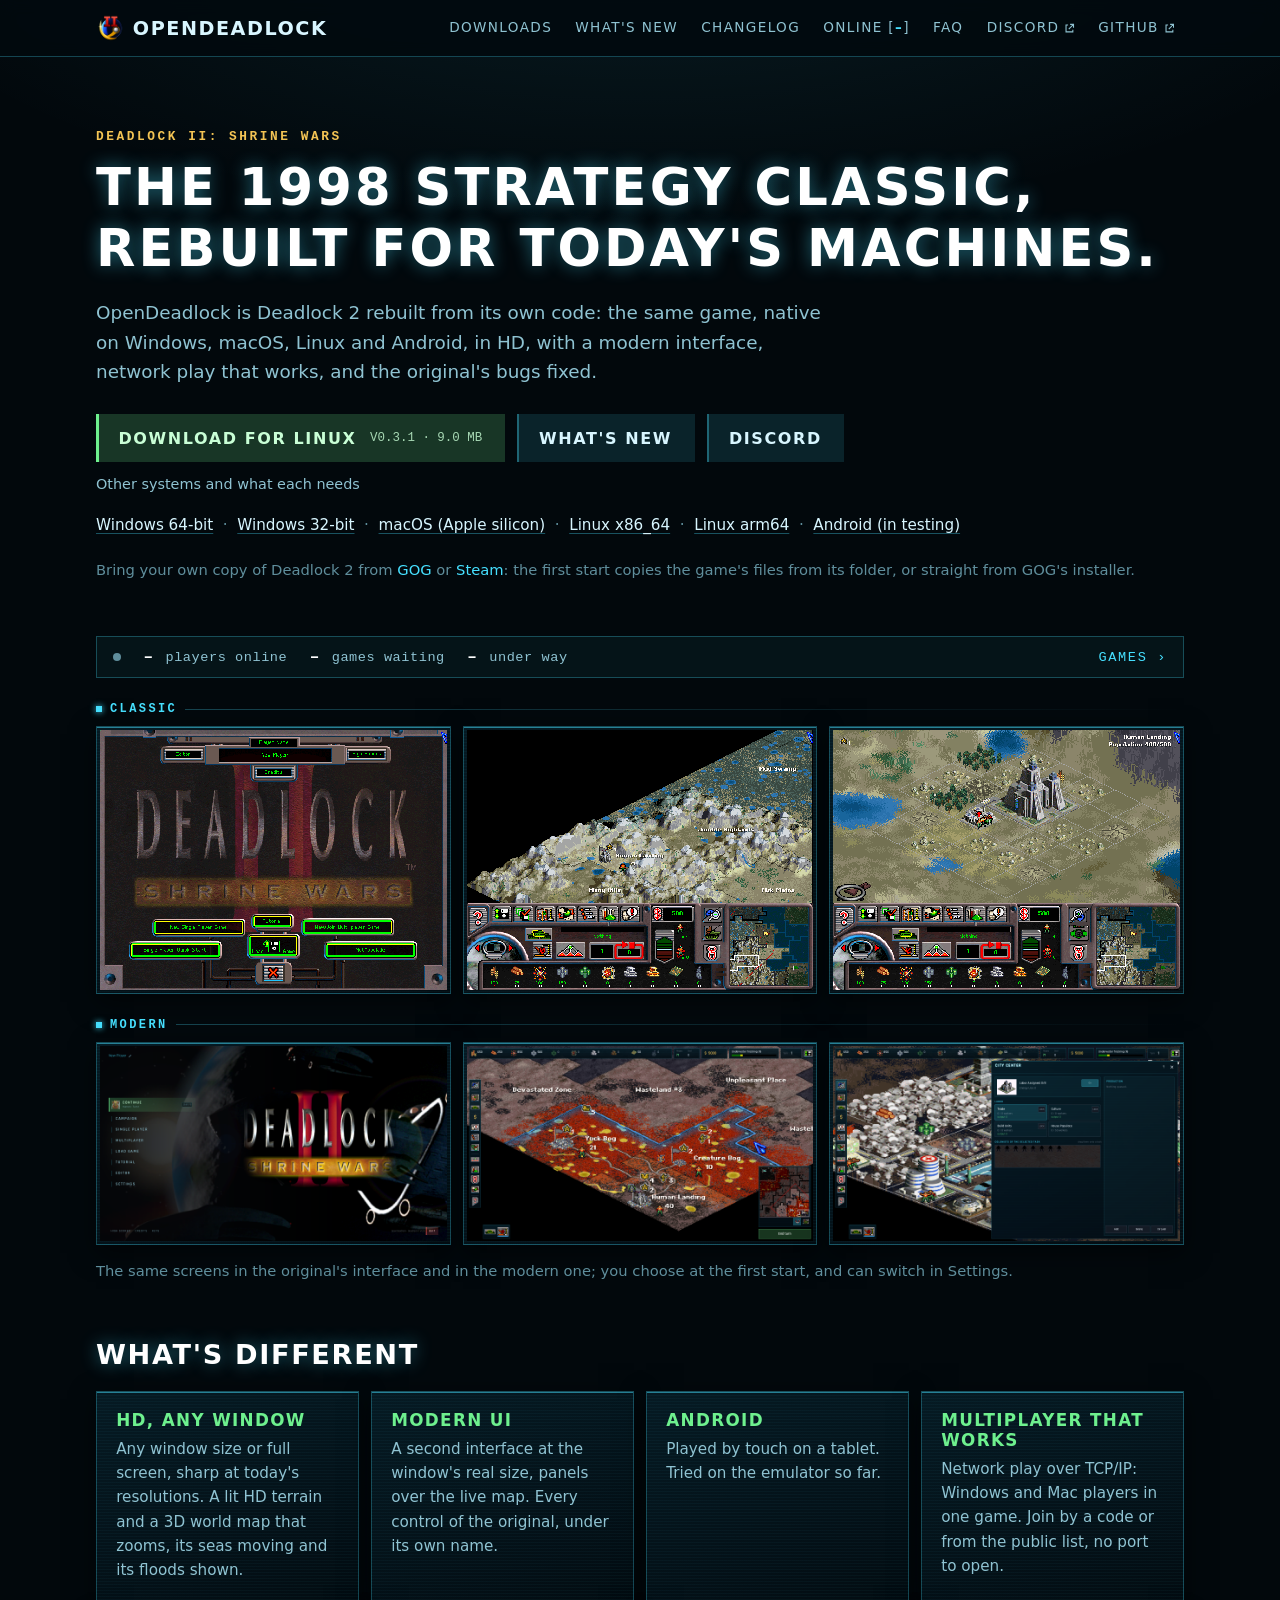
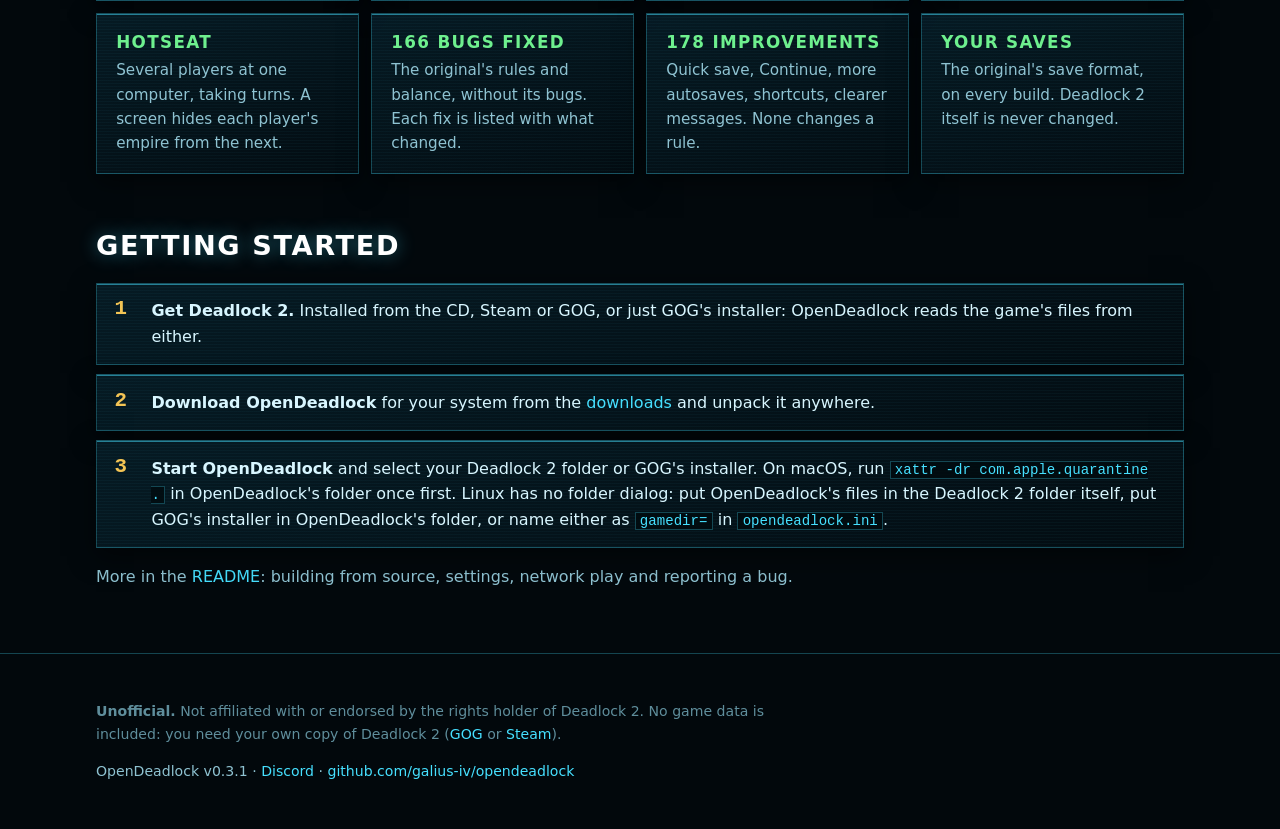
==== commit 6233ee60: "The pages, built from 2ccf637 for v0.3.1" ====
--- a/index.html
+++ b/index.html
@@ -18,17 +18,20 @@
 <link rel="icon" href="img/opendeadlock.png">
 <link rel="apple-touch-icon" href="img/opendeadlock.png">
 <link rel="stylesheet" href="style.css">
-<script async src="https://www.googletagmanager.com/gtm.js?id=GTM-NRDTCGKT"></script>
-<script>
-  window.dataLayer = window.dataLayer || [];
-  function gtag(){dataLayer.push(arguments);}
-  gtag('js', new Date());
-</script>
+<!-- Google Tag Manager: the {'gtm.start', event: 'gtm.js'} push is what fires the container's
+     triggers (Initialization / Page View); loading gtm.js without it sends GA nothing -->
+<script>(function(w,d,s,l,i){w[l]=w[l]||[];w[l].push({'gtm.start':
+new Date().getTime(),event:'gtm.js'});var f=d.getElementsByTagName(s)[0],
+j=d.createElement(s),dl=l!='dataLayer'?'&l='+l:'';j.async=true;j.src=
+'https://www.googletagmanager.com/gtm.js?id='+i+dl;f.parentNode.insertBefore(j,f);
+})(window,document,'script','dataLayer','GTM-NRDTCGKT');</script>
 </head><body>
+<noscript><iframe src="https://www.googletagmanager.com/ns.html?id=GTM-NRDTCGKT"
+height="0" width="0" style="display:none;visibility:hidden"></iframe></noscript>
 <header class="top"><div class="wrap">
   <a class="brand" href="index.html"><img src="img/opendeadlock.png" alt="">OpenDeadlock</a>
   <button class="menu" aria-label="Menu" aria-expanded="false" aria-controls="nav"><i></i><i></i><i></i></button>
-  <nav id="nav"><a href="downloads.html">Downloads</a><a href="whatsnew.html">What's new</a><a href="changelog.html">Changelog</a><a href="games.html">Games</a><a href="faq.html">FAQ</a><a class="ext" href="https://discord.gg/XdEABUBC6Z">Discord<svg viewBox="0 0 16 16" aria-hidden="true"><path d="M6 3H3v10h10v-3M9 2h5v5M14 2 7 9" fill="none" stroke="currentColor" stroke-width="1.6"/></svg></a><a class="ext" href="https://github.com/galius-iv/opendeadlock">GitHub<svg viewBox="0 0 16 16" aria-hidden="true"><path d="M6 3H3v10h10v-3M9 2h5v5M14 2 7 9" fill="none" stroke="currentColor" stroke-width="1.6"/></svg></a></nav>
+  <nav id="nav"><a href="downloads.html">Downloads</a><a href="whatsnew.html">What's new</a><a href="changelog.html">Changelog</a><a href="games.html">Online [<b class="n" id="nav-online">&ndash;</b>]</a><a href="faq.html">FAQ</a><a class="ext" href="https://discord.gg/XdEABUBC6Z">Discord<svg viewBox="0 0 16 16" aria-hidden="true"><path d="M6 3H3v10h10v-3M9 2h5v5M14 2 7 9" fill="none" stroke="currentColor" stroke-width="1.6"/></svg></a><a class="ext" href="https://github.com/galius-iv/opendeadlock">GitHub<svg viewBox="0 0 16 16" aria-hidden="true"><path d="M6 3H3v10h10v-3M9 2h5v5M14 2 7 9" fill="none" stroke="currentColor" stroke-width="1.6"/></svg></a></nav>
 </div></header>
 <script>
 // the phone's menu: the button opens the top bar's links below it; a link, Esc or a click
@@ -40,6 +43,16 @@
   top.querySelectorAll('nav a').forEach((a) => a.addEventListener('click', () => set(false)));
   document.addEventListener('click', (e) => { if (!top.contains(e.target)) set(false); });
   document.addEventListener('keydown', (e) => { if (e.key === 'Escape') set(false); });
+})();
+// the top bar's Online count: the games on the public relay right now (waiting + under way),
+// from its /games every 30 s; a dash when the relay is not reached
+(() => {
+  const n = document.getElementById('nav-online');
+  const load = () => fetch("https://opendeadlock-relay.fly.dev/games", { cache: 'no-store' }).then(r => r.json()).then(g => {
+    n.textContent = (g.now.lobbies ?? 0) + (g.now.playing ?? 0);
+  }).catch(() => { n.textContent = '–'; });
+  load();
+  setInterval(() => { if (!document.hidden) load(); }, 30000);
 })();
 </script>
 <section class="hero">
@@ -50,19 +63,19 @@
     native on Windows, macOS, Linux and Android, in HD, with a modern interface, network
     play that works, and the original's bugs fixed.</p>
     <div class="cta">
-      <a class="btn primary big" id="get" data-sizes="{&quot;opendeadlock-0.1.3-android.apk&quot;: 55441048, &quot;opendeadlock-0.1.3-linux-arm64.zip&quot;: 8427440, &quot;opendeadlock-0.1.3-linux-x86_64.zip&quot;: 8520227, &quot;opendeadlock-0.1.3-macos-arm64.zip&quot;: 4244971, &quot;opendeadlock-0.1.3-windows-x64.zip&quot;: 9724589, &quot;opendeadlock-0.1.3-windows-x86.zip&quot;: 9226524, &quot;SHA256SUMS&quot;: 603}" href="downloads.html">Download v0.1.3</a>
+      <a class="btn primary big" id="get" data-sizes="{&quot;opendeadlock-0.3.1-android.apk&quot;: 57643992, &quot;opendeadlock-0.3.1-linux-arm64.zip&quot;: 8924766, &quot;opendeadlock-0.3.1-linux-x86_64.zip&quot;: 9032620, &quot;opendeadlock-0.3.1-macos-arm64.zip&quot;: 3537426, &quot;opendeadlock-0.3.1-symbols.zip&quot;: 1156972, &quot;opendeadlock-0.3.1-windows-x64.zip&quot;: 10276485, &quot;opendeadlock-0.3.1-windows-x86.zip&quot;: 9769597, &quot;SHA256SUMS&quot;: 700, &quot;update.json&quot;: 31408, &quot;update.json.sig&quot;: 64}" href="downloads.html">Download v0.3.1</a>
       <a class="btn big" href="whatsnew.html">What's new</a>
       <a class="btn big" href="https://discord.gg/XdEABUBC6Z">Discord</a>
     </div>
     <p class="other" id="other" hidden><a href="downloads.html">Other systems and
     what each needs</a></p>
     <p class="platforms">
-      <a href="https://github.com/galius-iv/galius-iv.github.io/releases/download/v0.1.3/opendeadlock-0.1.3-windows-x64.zip">Windows 64-bit</a>
-      <a href="https://github.com/galius-iv/galius-iv.github.io/releases/download/v0.1.3/opendeadlock-0.1.3-windows-x86.zip">Windows 32-bit</a>
-      <a href="https://github.com/galius-iv/galius-iv.github.io/releases/download/v0.1.3/opendeadlock-0.1.3-macos-arm64.zip">macOS (Apple silicon)</a>
-      <a href="https://github.com/galius-iv/galius-iv.github.io/releases/download/v0.1.3/opendeadlock-0.1.3-linux-x86_64.zip">Linux x86_64</a>
-      <a href="https://github.com/galius-iv/galius-iv.github.io/releases/download/v0.1.3/opendeadlock-0.1.3-linux-arm64.zip">Linux arm64</a>
-      <a href="https://github.com/galius-iv/galius-iv.github.io/releases/download/v0.1.3/opendeadlock-0.1.3-android.apk">Android (in testing)</a>
+      <a href="https://github.com/galius-iv/galius-iv.github.io/releases/download/v0.3.1/opendeadlock-0.3.1-windows-x64.zip">Windows 64-bit</a>
+      <a href="https://github.com/galius-iv/galius-iv.github.io/releases/download/v0.3.1/opendeadlock-0.3.1-windows-x86.zip">Windows 32-bit</a>
+      <a href="https://github.com/galius-iv/galius-iv.github.io/releases/download/v0.3.1/opendeadlock-0.3.1-macos-arm64.zip">macOS (Apple silicon)</a>
+      <a href="https://github.com/galius-iv/galius-iv.github.io/releases/download/v0.3.1/opendeadlock-0.3.1-linux-x86_64.zip">Linux x86_64</a>
+      <a href="https://github.com/galius-iv/galius-iv.github.io/releases/download/v0.3.1/opendeadlock-0.3.1-linux-arm64.zip">Linux arm64</a>
+      <a href="https://github.com/galius-iv/galius-iv.github.io/releases/download/v0.3.1/opendeadlock-0.3.1-android.apk">Android (in testing)</a>
     </p>
     <p class="note">Bring your own copy of Deadlock 2 from
     <a href="https://www.gog.com/game/deadlock_2_shrine_wars">GOG</a> or
@@ -118,11 +131,11 @@
       <p>Several players at one computer, taking turns. A screen hides each player's empire from the next.</p>
     </div>
     <div class="feature">
-      <h3>161 bugs fixed</h3>
+      <h3>166 bugs fixed</h3>
       <p>The original's rules and balance, without its bugs. Each fix is listed with what changed.</p>
     </div>
     <div class="feature">
-      <h3>151 improvements</h3>
+      <h3>178 improvements</h3>
       <p>Quick save, Continue, more autosaves, shortcuts, clearer messages. None changes a rule.</p>
     </div>
     <div class="feature">
@@ -166,11 +179,11 @@
   else if (/Linux|X11|CrOS/.test(plat + ua)) pick = /aarch64|arm64|armv8/i.test(plat + ua)
     ? ['linux-arm64.zip', 'Linux (arm64)'] : ['linux-x86_64.zip', 'Linux'];
   if (!pick) return;
-  const file = 'opendeadlock-0.1.3-' + pick[0], size = sizes[file];
-  btn.href = 'https://github.com/galius-iv/galius-iv.github.io/releases/download/v0.1.3/opendeadlock-0.1.3-' + pick[0];
+  const file = 'opendeadlock-0.3.1-' + pick[0], size = sizes[file];
+  btn.href = 'https://github.com/galius-iv/galius-iv.github.io/releases/download/v0.3.1/opendeadlock-0.3.1-' + pick[0];
   btn.textContent = 'Download for ' + pick[1] + ' ';
   const small = document.createElement('small');
-  small.textContent = 'v0.1.3' + (size ? ' \u00b7 ' + (size / 1e6).toFixed(1) + ' MB' : '');
+  small.textContent = 'v0.3.1' + (size ? ' \u00b7 ' + (size / 1e6).toFixed(1) + ' MB' : '');
   btn.append(small);
   document.getElementById('other').hidden = false;
 })();
@@ -191,7 +204,7 @@
   Deadlock 2. No game data is included: you need your own copy of Deadlock 2 (<a
   href="https://www.gog.com/game/deadlock_2_shrine_wars">GOG</a> or <a
   href="https://store.steampowered.com/app/328450">Steam</a>).</p>
-  <p class="dim">OpenDeadlock v0.1.3 &middot; <a href="https://discord.gg/XdEABUBC6Z">Discord</a> &middot; <a href="https://github.com/galius-iv/opendeadlock">github.com/galius-iv/opendeadlock</a></p>
+  <p class="dim">OpenDeadlock v0.3.1 &middot; <a href="https://discord.gg/XdEABUBC6Z">Discord</a> &middot; <a href="https://github.com/galius-iv/opendeadlock">github.com/galius-iv/opendeadlock</a></p>
 </div></footer>
 <script src="lightbox.js"></script>
 <script src="compare.js"></script>
--- a/style.css
+++ b/style.css
@@ -195,6 +195,7 @@
 nav a { text-transform: uppercase; letter-spacing: .1em; font-size: .85rem; border-radius: 0; }
 nav a:hover { background: var(--cyan-faint); text-shadow: none; }
 nav a.on { color: #fff; box-shadow: inset 0 -2px 0 var(--cyan); text-shadow: 0 0 8px var(--cyan); }
+nav a .n { color: var(--cyan); font-weight: 700; font-variant-numeric: tabular-nums; }
 
 /* keys: a lit bar at the left */
 .btn { border: 0; border-radius: 0; text-transform: uppercase; letter-spacing: .1em; font-size: .9rem;
@@ -441,3 +442,14 @@
 .hero .other { margin: -.6rem 0 1.1rem; font-size: .9rem; }
 .hero .other a { color: var(--text-dim); }
 .hero .other a:hover { color: var(--cyan); }
+
+/* the short changelog: each release as its Discord post, one line a change */
+.rel h2 { margin: 2.25rem 0 .2rem; font-size: 1.3rem; }
+.rel h2 .date { font: 400 .9rem var(--mono); color: var(--text-faint); letter-spacing: 0;
+  text-transform: none; text-shadow: none; margin-left: .5rem; }
+.rel-meta { margin: 0 0 .5rem; color: var(--text-faint); font-size: .9rem; }
+.rel ul { margin: 0; padding-left: 1.2rem; }
+.rel li { margin: .2rem 0; }
+.rel li a { color: var(--text); }
+.rel li .dom { color: var(--text-faint); font-style: italic; font-size: .88rem; }
+.rel-more { margin: .4rem 0 0; font-size: .9rem; }
